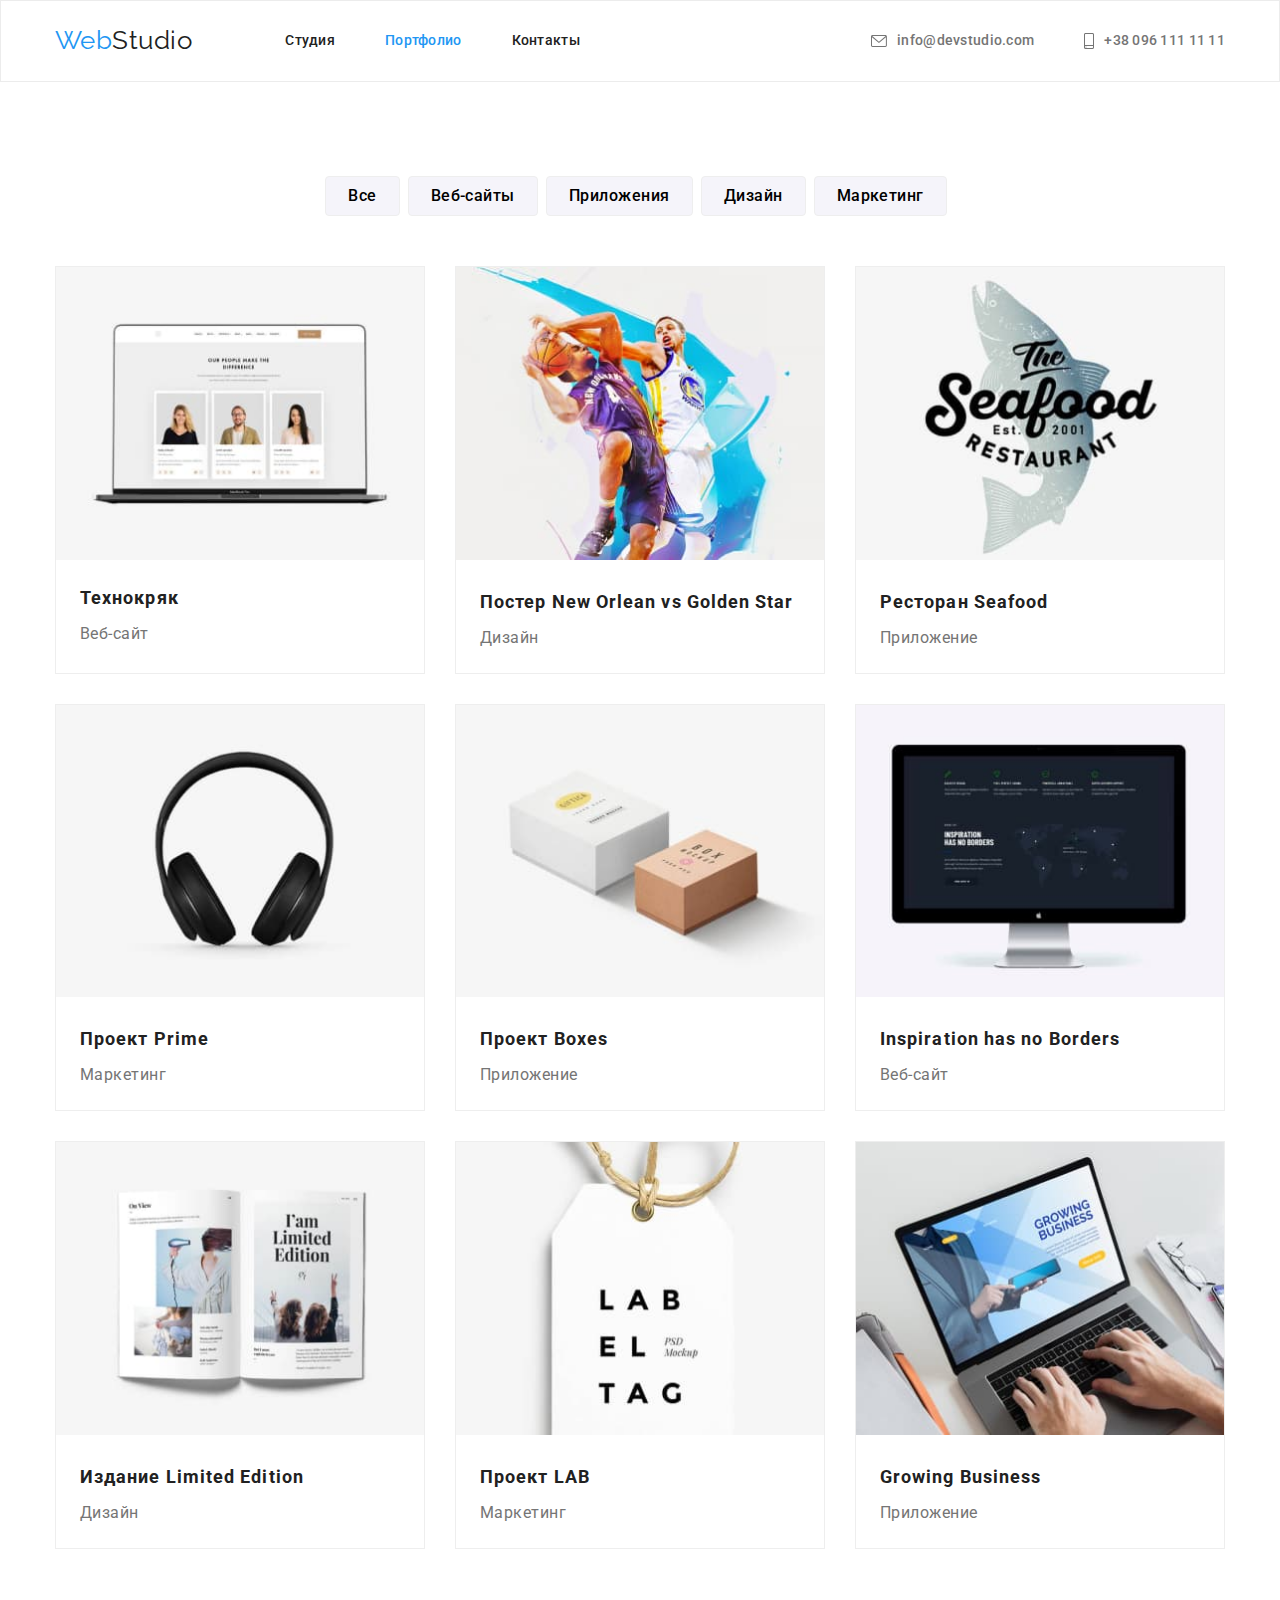
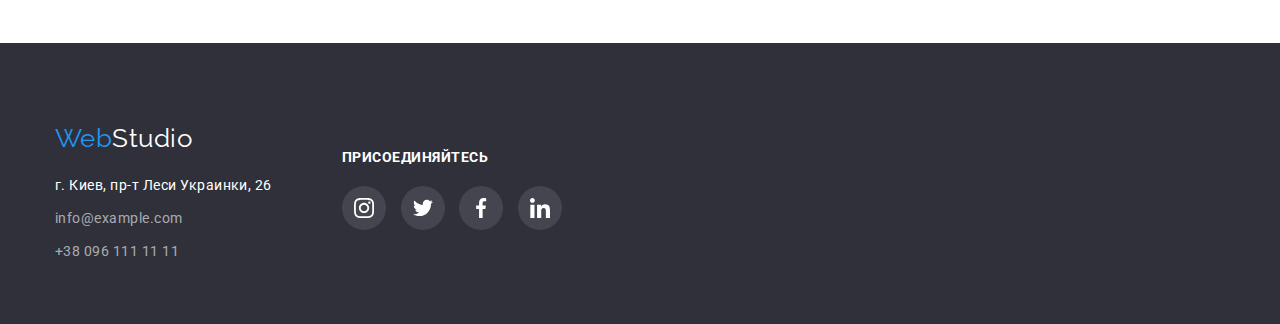
==== portfolio.html @ 1aded5bc "new" ====
<!DOCTYPE html>
<html lang="ru">
<head>
    <meta charset="UTF-8">
    <meta name="viewport" content="width=device-width, initial-scale=1.0">
    <title>Portfolio</title>
    <link rel="preconnect" href="https://fonts.gstatic.com">
    <link href="https://fonts.googleapis.com/css2?family=Raleway:wght@700&family=Roboto:wght@400;500;700;900&display=swap"
        rel="stylesheet">
    <link rel="stylesheet" href="https://cdnjs.cloudflare.com/ajax/libs/modern-normalize/1.0.0/modern-normalize.min.css">    
    <link rel="stylesheet" href="./CSS/common.css">
    <link rel="stylesheet" href="./CSS/community.css">
</head>
<body>
 <!--Шапка-->
<header class="background">
    <div class="container">
        <nav class="conta">
            <a lang="en" href="./index.html" class="logo">
                <span class="color">Web</span>Studio</a>
            <ul class="site-naw">
                <li class="iten"> <a href="./index.html" class="link">Студия</a></li>
                <li class="iten"> <a href="./portfolio.html" class="link current">Портфолио</a></li>
                <li class="iten"> <a href="" class="link">Контакты</a></li>
            </ul>
        </nav>
        <ul class="contacts">
            <li class="iten">
                <a lang="en" href="mailto:info@devstudio.com" class="contacts-color"><svg class="riko" width=16px
                        height=12px>
                        <use href="./images/sprite.svg#icon-envelope"></use>
                    </svg>info@devstudio.com</a>

            </li>
            <li class="iten">
                <a href="tel:+380961111111" class="contacts-color"><svg class="riko" width=10px height=32px>
                        <use href="./images/sprite.svg#icon-smartphone"></use>
                    </svg>+38 096 111 11 11</a>
            </li>
        </ul>
    </div>
</header>
<main>
<section class="grid"> 
    <div class="containet">
    <h1 class="visually-hidden">Герой потом его скроем</h1>
    <ul class="navigation" >
        <li>
            <button type="button" class="mani">Все</button>
        </li>
        <li>
            <button type="button" class="mani">Веб-сайты</button>
        </li>
        <li>
            <button type="button" class="mani">Приложения</button>
        </li>
        <li>
            <button type="button" class="mani">Дизайн</button>
        </li>
        <li>
            <button type="button" class="mani  not">Маркетинг</button>
        </li>       
    </ul>
    <h2 class="visually-hidden">потом его скроем</h2>
    <ul class="cart-set" >
        <li class="fon">
                <a href="">
                <div class="bea">
                    <img class="jpg" src="./images/img.jpg" alt="компьютер с изображением" width="370">
                    <p class="apasition">Технокряк это современная площадка распространения коронавируса. Компании используют эту платформу для цифрового
                    шпионажа и атак на защищённые сервера конкурентов.</p>
                </div>
                <div class="fontos" >
                <h3 class="techno">Технокряк</h3>
                <p class="site">Веб-сайт</p>
                </div>
            </a>
        </li>
        <li class="fon">
            <a href="">
                <img class="jpg" src="./images/fto-2.jpg" alt="2 человека играют баскетбол" width="370">
                <div class="fontos">
                <h3 class="techno">Постер New Orlean vs Golden Star</h3>
                <p class="site">Дизайн</p>
                </div>
            </a>
        </li>
        <li class="fon">
            <a href="">
                <img class="jpg" src="./images/fto-3.jpg" alt="логотип" width="370">
                <div class="fontos">
                <h3 class="techno">Ресторан Seafood</h3>
                <p class="site">Приложение</p>
                </div>
            </a>
        </li>
        <li class="fon">
            <a href="">
                <img class="jpg" src="./images/fto-4.jpg" alt="наушники" width="370">
                <div class="fontos">
                <h3 class="techno">Проект Prime</h3>
                <p class="site">Маркетинг</p>
                </div>
            </a>
        </li>
        <li class="fon">
            <a href="">
                <img class="jpg" src="./images/fto-5.jpg" alt="две коробки" width="370">
                <div class="fontos">
                <h3 class="techno">Проект Boxes</h3>
                <p class="site">Приложение</p>
                </div>
            </a>
        </li>
        <li class="fon">
            <a href="">
                <img class="jpg" src="./images/fto-6.jpg" alt="екран монитора" width="370">
                <div class="fontos">
                <h3 lang="en" class="techno">Inspiration has no Borders</h3>
                <p class="site">Веб-сайт</p>
                </div>
            </a>
        </li>
        <li class="fon">
            <a href="">
                <img class="jpg" src="./images/fto-7.jpg" alt="журнал" width="370">
                <div class="fontos">
                <h3 class="techno">Издание Limited Edition</h3>
                <p class="site">Дизайн</p>
                </div>
            </a>
        </li>
        <li class="fon">
            <a href="">
                <img class="jpg" src="./images/fto-8.jpg" alt="этикетка" width="370">
                <div class="fontos">
                <h3 class="techno">Проект LAB</h3>
                <p class="site">Маркетинг</p>
                </div>
            </a>
        </li>
        <li class="fon">
            <a href="">
                <img class="jpg" src="./images/fto-9.jpg" alt="человек печатает на компьютере" width="370">
                <div class="fontos">
                <h3 lang="en" class="techno">Growing Business</h3>
                <p class="site">Приложение</p>
                </div>
            </a>
        </li>
    </ul>
    </div>
</section>    
</main>
    <!--Подвал-->
    <footer class="bottom">
        <div class="containet">
            <ul class="lopo">
                <li class="elena">
                    <div class="bot-logo">
                        <a href="./index.html" class="white logo">
                            <span class="new">Web</span>Studio</a>
                    </div>
                    <address class="white-adderess">
                        г. Киев, пр-т Леси Украинки, 26
                    </address>
                    <ul class="info">
                        <li class="finish">
                            <a href="mailto:info@example.com" class="contacts-color address">info@example.com</a>
                        </li>
                        <li>
                            <a href="tel:+380961111111" class="contacts-color address">+38 096 111 11 11</a>
                        </li>
                    </ul>
                <li class="sow">
                    <div class="foma">
                        <p class="vova">ПРИСОЕДИНЯЙТЕСЬ</p>
                        <ul class="huhu">
                            <li class="happe">
                                <a class="masha" href="">
                                    <svg class="icon " width=20px height=20px>
                                        <use href="./images/sprite.svg#icon-instagram-2"></use>
                                    </svg>
                                </a>
                            </li>
                            <li class="happe">
                                <a class="masha" href="">
                                    <svg class="icon" width=20px height=20px>
                                        <use href="./images/sprite.svg#icon-twitter-1"></use>
                                    </svg>
                                </a>
                            </li>
                            <li class="happe">
                                <a class="masha" href="">
                                    <svg class="icon" width=20px height=20px>
                                        <use href="./images/sprite.svg#icon-facebook-1"></use>
                                    </svg>
                                </a>
                            </li>
                            <li class="happe">
                                <a class="masha" href="">
                                    <svg class="icon" width=20px height=20px>
                                        <use href="./images/sprite.svg#icon-linkedin-1"></use>
                                    </svg>
                                </a>
                            </li>
                        </ul>
                    </div>
                </li>
            </ul>
        </div>
    </footer>
</body>
</html>
---- CSS/common.css ----
:root {
  --primary-text-color: #212121;
  --title-text-color: #757575;
  --accent-color: #2196f3;
}
body {
  color: var(--primary-text-color);
  background-color: #ffffff;
  margin: 0;
  font-family: Roboto, sans-serif;
  letter-spacing: 0.03em;
  text-decoration: none;
}
/* header */
html {
  box-sizing: border-box;
}
*,
*::before,
*::after {
  box-sizing: inherit;
}
.text {
  margin: 0 auto;
}
.logo {
  display: block;
  padding-top: 24px;
  padding-bottom: 25px;
  padding-right: 93px;

  color: var(--primary-text-color);
  text-decoration: none;
  font-family: Raleway, cursive;
  font-size: 26px;
  line-height: 1.2;
}
.logo:hover,
.logo:focus {
  color: var(--accent-color);
}
.riko {
  fill: var(--title-text-color);
  margin-right: 10px;
}
/* .riko:hover,
.riko:focus svg {
  fill: var(--accent-color);
} */
.color {
  color: var(--accent-color);
}
.site-naw .iten:not(:last-child) {
  padding-right: 50px;
}
.site-naw {
  display: flex;
  font-weight: 500;
  margin: 0px;
  font-size: 14px;
  line-height: 1.14;
  letter-spacing: 0.02em;
}
.sow {
  display: block;
  padding-top: 21px;
}
.elena {
  margin-right: 70px;
}
.lopo {
  display: flex;

  /* align-items: center; */
  /* justify-content: center; */
}
.contacts {
  display: flex;
  font-weight: 500;
  margin: 0px;
  font-size: 14px;
  line-height: 1.14;
  letter-spacing: 0.02em;
}
.iten {
  display: flex;
  text-align: center;
  justify-content: center;
}
.wera {
  margin-right: 10px;
  text-align: center;
}
ul li {
  list-style: none;
}
.link {
  display: block;
  padding-top: 32px;
  padding-bottom: 32px;

  color: var(--primary-text-color);
  text-decoration: none;
}
.link:hover,
.link:focus {
  color: var(--accent-color);
}
.conta {
  display: flex;
  align-items: center;
  padding: 0;
}
.background {
  border: 1px solid #ececec;
  margin: 0 auto;
}
/* header container */
.container {
  justify-content: space-between;
  align-items: center;
  display: flex;
  width: 1200px;
  padding-left: 15px;
  padding-right: 15px;
  margin: 0 auto;
  background-color: #ffffff;
}
.link.current {
  color: var(--accent-color);
}
.contacts-color {
  display: flex;
  align-items: center;
  color: var(--title-text-color);
  text-decoration: none;
}
.wera:hover,
.wera:focus svg {
  fill: var(--accent-color);
}
.riko.contacts-color:hover,
.riko.contacts-color:focus svg {
  color: var(--accent-color);
}
.contacts-color:hover,
.contacts-color:focus {
  color: var(--accent-color);
}
.iten:hover svg {
  fill: var(--accent-color);
}
.contacts .iten:not(:last-child) {
  margin-right: 50px;
}
/*main*/
.containet {
  width: 1200px;
  padding-left: 15px;
  padding-right: 15px;
  margin: 0 auto;
}
.visually-hidden {
  position: absolute;
  width: 1px;
  height: 1px;
  margin: -1px;
  padding: 0;
  overflow: hidden;
  border: 0;
  clip: rect(0 0 0 0);
}
h1 {
  color: #ffffff;
}
/*подвал*/
.bottom {
  background-color: #2f303a;
  padding-top: 60px;
  padding-bottom: 60px;
  margin: 0 auto;
}
.finish {
  padding-bottom: 9px;
}
.vova {
  color: #ffffff;
  font-family: inherit;
  font-weight: 700;
  font-size: 14px;
  line-height: 1.14;
  padding-top: 12px;
  padding-bottom: 20px;
}
.huhu {
  display: flex;
  align-items: center;
  justify-content: space-between;
  width: 220px;
}
.foma {
  display: block;
}
ul {
  margin: 0px;
  padding: 0px;
}
.bot-logo {
  font-size: 26px;
  line-height: 1.2;
}
.white {
  color: #ffffff;
}
.klass {
  display: flex;
  align-items: center;
  justify-content: left;
}
.bottom .logo {
  display: block;
  padding-top: 20px;
  padding-bottom: 20px;
  padding-right: 0px;
}
.white-adderess {
  color: #ffffff;
  font-size: 14px;
  line-height: 1.71;
  padding-bottom: 9px;
}
address {
  font-style: normal;
}
.masha:hover,
.masha:focus {
  border: 1px solid var(--accent-color);
  background-color: var(--accent-color);
}
.masha:hover svg {
  fill: #ffffff;
}
.masha svg {
  fill: #ffffff;
}
.masha:focus svg {
  fill: #ffffff;
}
.masha:focus {
  border: 1px solid var(--accent-color);
}
.happe {
  width: 44px;
  height: 44px;
}

/* .contacts::before {
  content: "";
  color: aqua;
} */
.masha {
  display: flex;
  align-items: center;
  justify-content: center;
  width: 100%;
  height: 100%;
  border-radius: 50%;
  background-color: rgba(255, 255, 255, 0.1);
}
.lalala {
  fill: #ffffff;
  background-size: contain;
}
.new {
  color: var(--accent-color);
}
.address {
  color: rgba(255, 255, 255, 0.6);
}
.info {
  font-size: 14px;
  line-height: 1.71;
}
.icon:hover,
.icon:focus {
  fill: #ffffff;
}
---- CSS/community.css ----
/*список кнопок*/
.mani {
  padding: 6px 22px;
  margin-right: 8px;
  background-color: #f5f4fa;
  border-radius: 4px;
  border: 1px solid #eeeeee;
  flex-basis: calc(100% / 3);
}
.mani:hover,
.mani:focus {
  background-color: var(--accent-color);
  color: #ffffff;
  box-shadow: 0px 3px 1px rgba(0, 0, 0, 0.1), 0px 1px 2px rgba(0, 0, 0, 0.08),
    0px 2px 2px rgba(0, 0, 0, 0.12);
  border: #2196f3;
}
button {
  font-family: inherit;
}
h3,
p {
  margin-bottom: 0px;
}
.flex {
  margin-bottom: 85px;
}
.jpg {
  width: 100%;
}
.navigation .mani {
  font-weight: 500;
  font-size: 16px;
  line-height: 1.62;
  letter-spacing: 0.03em;
}
.grid {
  padding-top: 94px;
  padding-bottom: 94px;
  margin: 0 auto;
}
.cart-set {
  width: auto;
  flex-basis: calc(100% / 3 - 30px);
  display: flex;
  flex-wrap: wrap;
  width: 1200px;
  margin-top: -30px;
  margin-left: -30px;
}
.navigation {
  display: flex;
  justify-content: center;
  margin-bottom: 50px;
}
/*основное меню страницы*/
li a {
  text-decoration: none;
  display: block;
}
.fon {
  width: 370px;
  background-color: #ffffff;
  margin-top: 30px;
  margin-left: 30px;
  border: 1px solid #eeeeee;
}
.fon:nth-child(2n + 1) {
  margin-right: 0px;
}
.fontos {
  padding-top: 20px;
  padding-left: 24px;
  padding-right: 24px;
  padding-bottom: 20px;
}
.bea {
  /* width: 370px; */
  display: flex;
  text-align: center;
  justify-content: end;
  position: relative;
}
.fon:hover .bea:hover.bea::before {
  opacity: 1;
}
.bea::before {
  display: inline-block;
  content: "";
  width: 100%;
  height: 100%;
  position: absolute;
  background: rgba(33, 150, 243, 0.9);
  opacity: 0;
  transition: 250ms opacity linear;
}

.apasition {
  position: absolute;
  opacity: 0;
  display: flex;
  text-align: center;
  font-family: inherit;
  font-family: Roboto;
  font-size: 18px;
  line-height: 1.56;
  color: #ffffff;
  background: rgba(33, 150, 243, 0.9);
}
/* } */
.techno {
  display: flex;
  font-weight: 700;
  font-size: 18px;
  padding-bottom: 4px;
  margin: 0px;
  line-height: 2;
  letter-spacing: 0.06em;
  color: var(--primary-text-color);
}
.site {
  margin: 0px;
  font-size: 16px;
  line-height: 1.8;
  color: var(--title-text-color);
}
.fon:hover,
.fon:focus {
  box-shadow: 0px 1px 1px rgba(0, 0, 0, 0.12), 0px 4px 4px rgba(0, 0, 0, 0.06),
    1px 4px 6px rgba(0, 0, 0, 0.16);
}
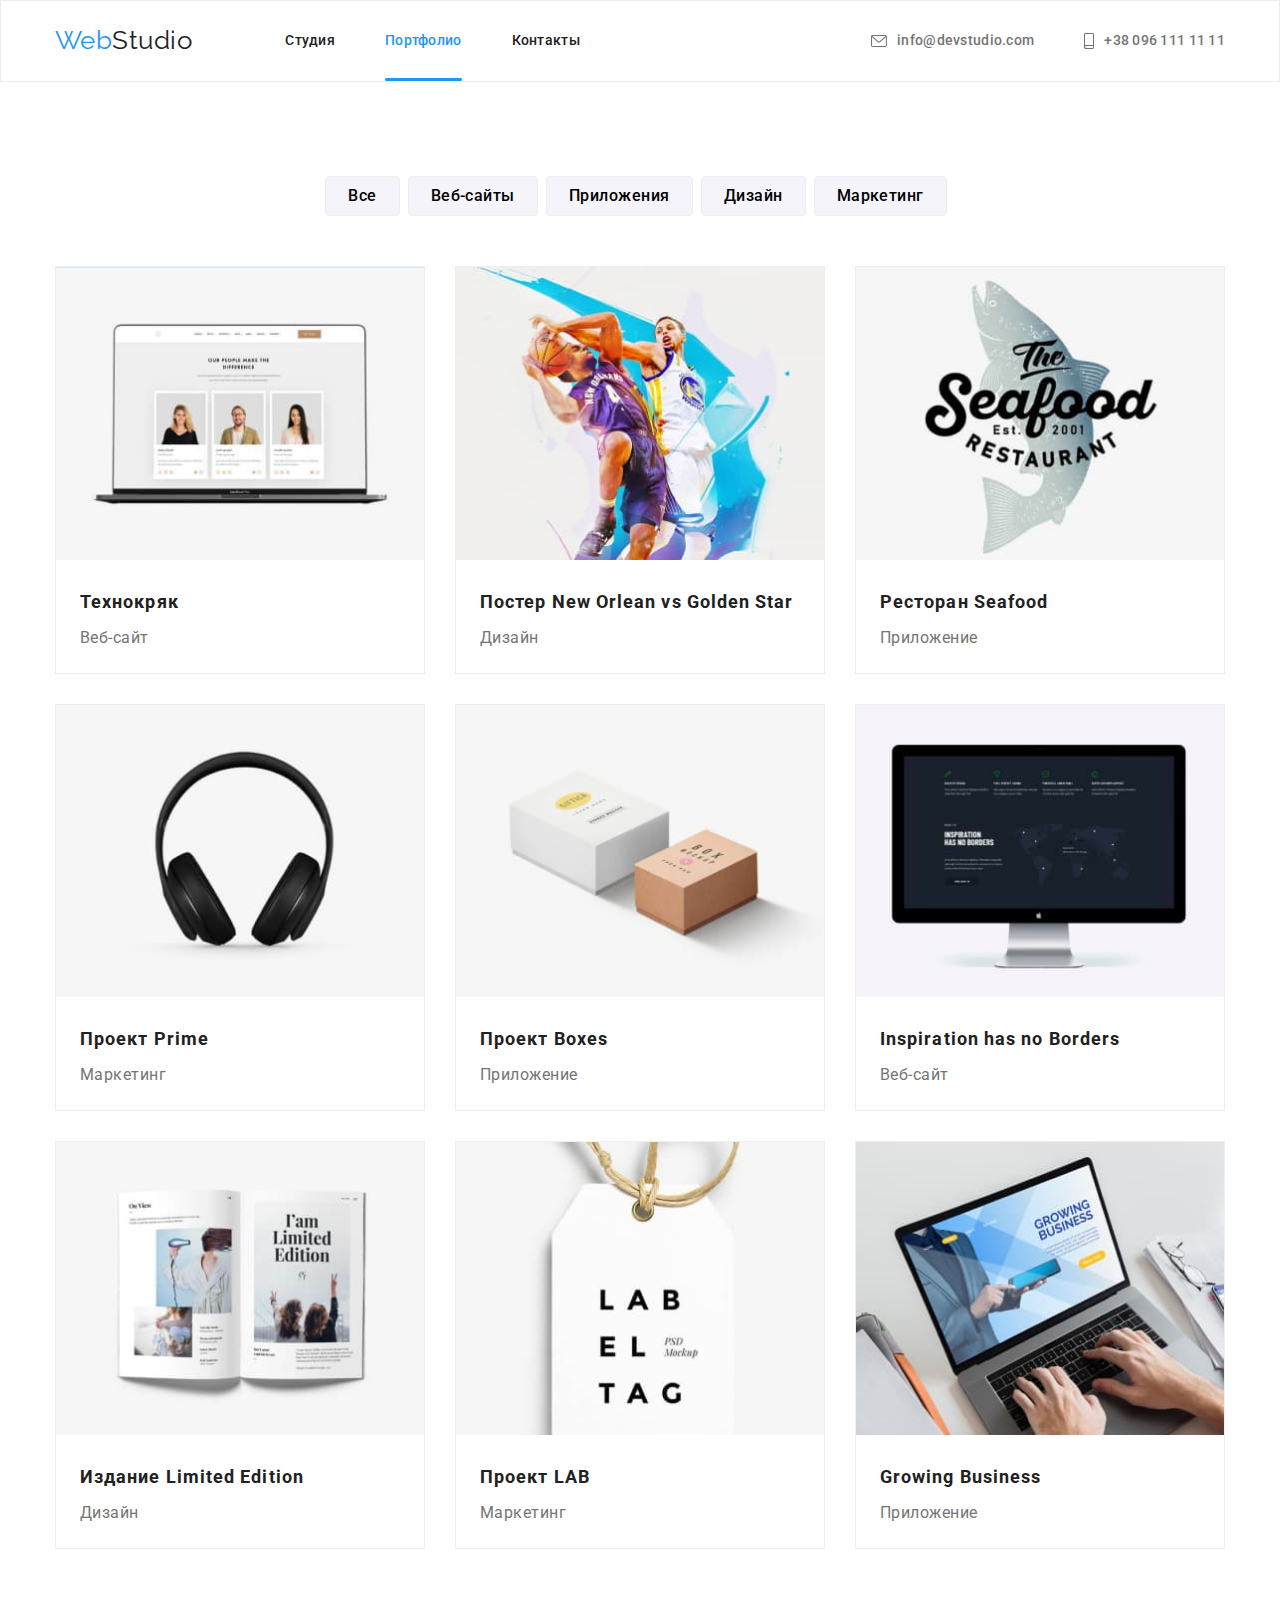
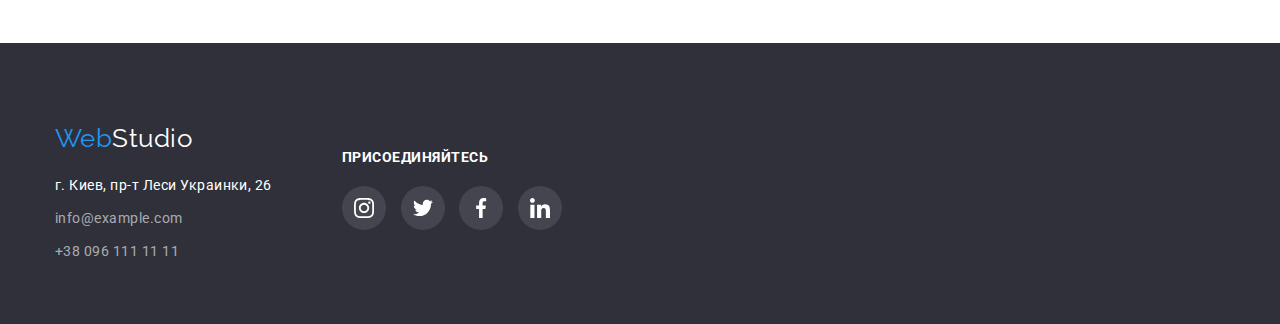
==== commit 922f32d8: "уысвскмав" ====
--- a/portfolio.html
+++ b/portfolio.html
@@ -65,10 +65,12 @@
     <ul class="cart-set" >
         <li class="fon">
                 <a href="">
-                <div class="bea">
+                <div class="product-thumb">
                     <img class="jpg" src="./images/img.jpg" alt="компьютер с изображением" width="370">
-                    <p class="apasition">Технокряк это современная площадка распространения коронавируса. Компании используют эту платформу для цифрового
-                    шпионажа и атак на защищённые сервера конкурентов.</p>
+                    <div class="product-overlay">
+                        <p class="apasition">Технокряк это современная площадка распространения коронавируса. Компании используют эту платформу для цифрового
+                         шпионажа и атак на защищённые сервера конкурентов.</p>
+                    </div>
                 </div>
                 <div class="fontos" >
                 <h3 class="techno">Технокряк</h3>
--- a/CSS/common.css
+++ b/CSS/common.css
@@ -28,12 +28,13 @@
   padding-top: 24px;
   padding-bottom: 25px;
   padding-right: 93px;
-
   color: var(--primary-text-color);
   text-decoration: none;
   font-family: Raleway, cursive;
   font-size: 26px;
   line-height: 1.2;
+  transition-duration: 250ms;
+  transition-timing-function: cubic-bezier(0.4, 0, 0.2, 1);
 }
 .logo:hover,
 .logo:focus {
@@ -94,13 +95,32 @@
 ul li {
   list-style: none;
 }
+.current::after {
+  content: "";
+  display: flex;
+  width: 100%;
+  height: 3px;
+  background-color: var(--accent-color);
+  position: absolute;
+  left: 0;
+  bottom: 0;
+  border-radius: 2px;
+  opacity: 1;
+  transition: opacite 250ms cubic-bezier(0.4, 0, 0.2, 1);
+}
+/* .current:hover::after {
+  opacity: 1;
+} */
+
 .link {
+  position: relative;
   display: block;
   padding-top: 32px;
   padding-bottom: 32px;
-
   color: var(--primary-text-color);
   text-decoration: none;
+  transition-duration: 250ms;
+  transition-timing-function: cubic-bezier(0.4, 0, 0.2, 1);
 }
 .link:hover,
 .link:focus {
@@ -134,6 +154,8 @@
   align-items: center;
   color: var(--title-text-color);
   text-decoration: none;
+  transition-duration: 250ms;
+  transition-timing-function: cubic-bezier(0.4, 0, 0.2, 1);
 }
 .wera:hover,
 .wera:focus svg {
@@ -266,6 +288,8 @@
   height: 100%;
   border-radius: 50%;
   background-color: rgba(255, 255, 255, 0.1);
+  transition-duration: 250ms;
+  transition-timing-function: cubic-bezier(0.4, 0, 0.2, 1);
 }
 .lalala {
   fill: #ffffff;
--- a/CSS/community.css
+++ b/CSS/community.css
@@ -6,6 +6,8 @@
   border-radius: 4px;
   border: 1px solid #eeeeee;
   flex-basis: calc(100% / 3);
+  transition-duration: 250ms;
+  transition-timing-function: cubic-bezier(0.4, 0, 0.2, 1);
 }
 .mani:hover,
 .mani:focus {
@@ -92,12 +94,30 @@
   position: absolute;
   background: rgba(33, 150, 243, 0.9);
   opacity: 0;
+  transform: translateX(-100%);
   transition: 250ms opacity linear;
 }
-
-.apasition {
+.bea:hover .bea::before {
+  transform: translateX(0);
+}
+.product-thumb {
+  position: relative;
+  overflow: hidden;
+}
+.product-overlay {
   position: absolute;
-  opacity: 0;
+  top: 0;
+  left: 0;
+  width: 100%;
+  height: 100%;
+  background-color: rgba(33, 150, 243, 0.9);
+  transform: translateY(-100%);
+}
+/* .apasition {
+  position: absolute;
+  opacity: ;
+  width: 100%;
+  height: 100%;
   display: flex;
   text-align: center;
   font-family: inherit;
@@ -106,8 +126,8 @@
   line-height: 1.56;
   color: #ffffff;
   background: rgba(33, 150, 243, 0.9);
-}
-/* } */
+} */
+
 .techno {
   display: flex;
   font-weight: 700;
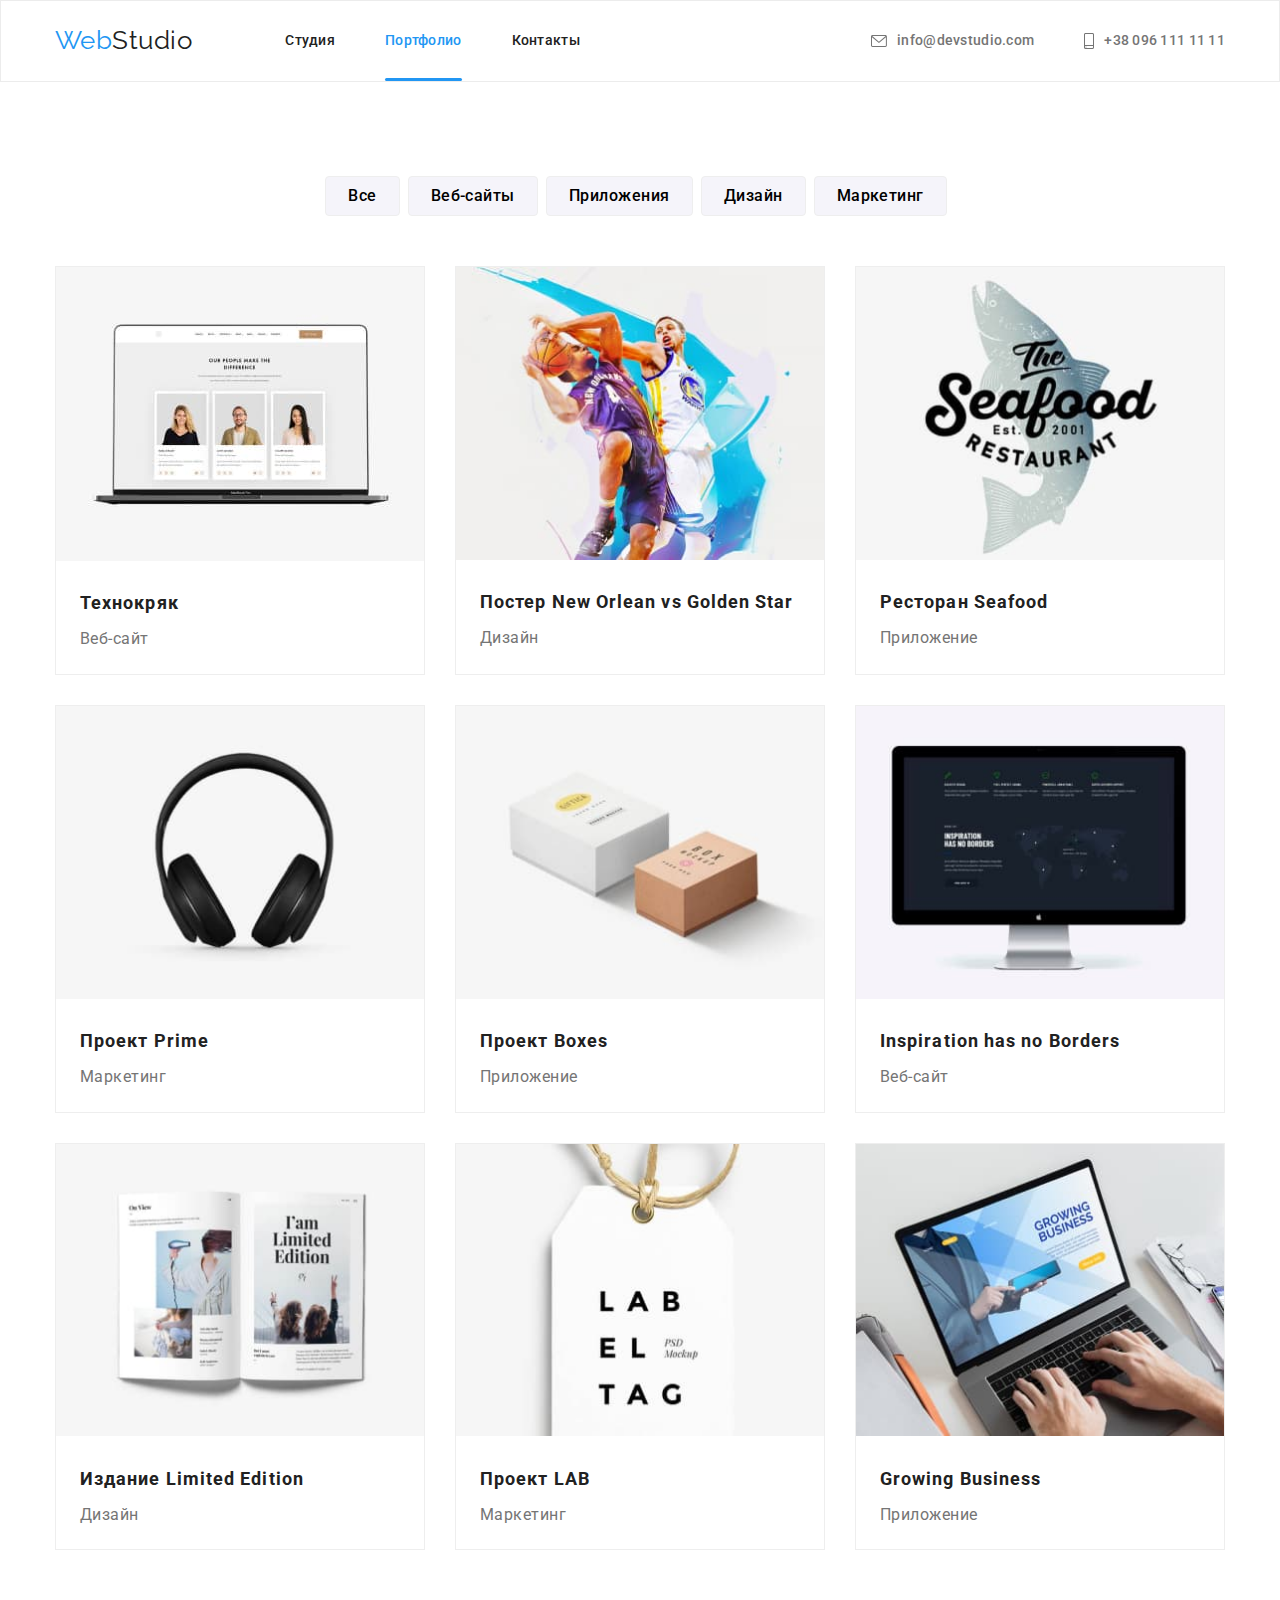
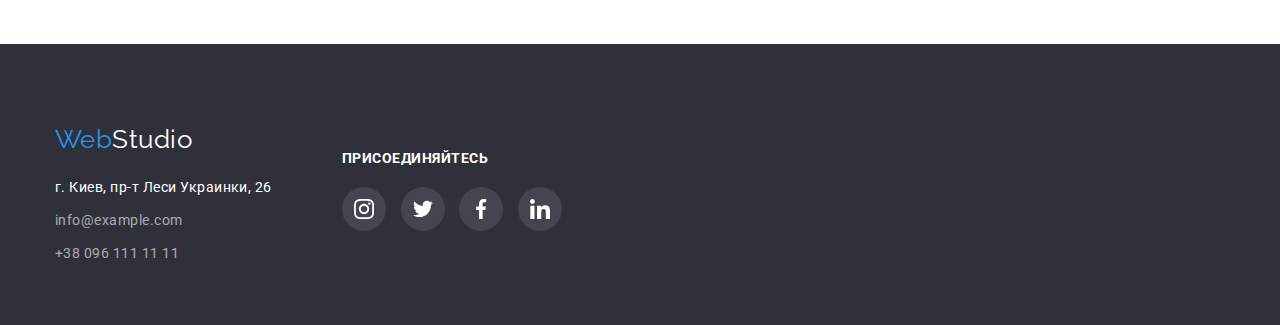
==== commit 1580220d: "hover" ====
--- a/portfolio.html
+++ b/portfolio.html
@@ -64,10 +64,10 @@
     <h2 class="visually-hidden">потом его скроем</h2>
     <ul class="cart-set" >
         <li class="fon">
-                <a href="">
+                <a href="" class="sulka" >
                 <div class="product-thumb">
+                    <div class="product-overlay">
                     <img class="jpg" src="./images/img.jpg" alt="компьютер с изображением" width="370">
-                    <div class="product-overlay">
                         <p class="apasition">Технокряк это современная площадка распространения коронавируса. Компании используют эту платформу для цифрового
                          шпионажа и атак на защищённые сервера конкурентов.</p>
                     </div>
--- a/CSS/community.css
+++ b/CSS/community.css
@@ -100,18 +100,43 @@
 .bea:hover .bea::before {
   transform: translateX(0);
 }
+.apasition {
+  padding: 63px 24px;
+  position: absolute;
+  top: 0%;
+  right: 0%;
+  color: rgba(255, 255, 255, 1);
+  font-size: 18px;
+  line-height: 1.6;
+  letter-spacing: 0.03em;
+  opacity: 0;
+}
+.sulka:hover .apasition,
+.sulka:focus .apasition {
+  opacity: 1;
+}
+.product-overlay::before {
+  position: absolute;
+  display: inline-block;
+  content: "";
+  background-color: rgba(33, 150, 243, 0.9);
+  width: 100%;
+  height: 100%;
+  opacity: 0;
+}
+
+.sulka:hover ::before,
+.sulka:focus ::before {
+  opacity: 1;
+  transition: 250ms cubic-bezier(0.4, 0, 0.2, 1);
+}
 .product-thumb {
   position: relative;
   overflow: hidden;
 }
 .product-overlay {
-  position: absolute;
-  top: 0;
-  left: 0;
-  width: 100%;
-  height: 100%;
-  background-color: rgba(33, 150, 243, 0.9);
-  transform: translateY(-100%);
+  width: 370px;
+  position: relative;
 }
 /* .apasition {
   position: absolute;
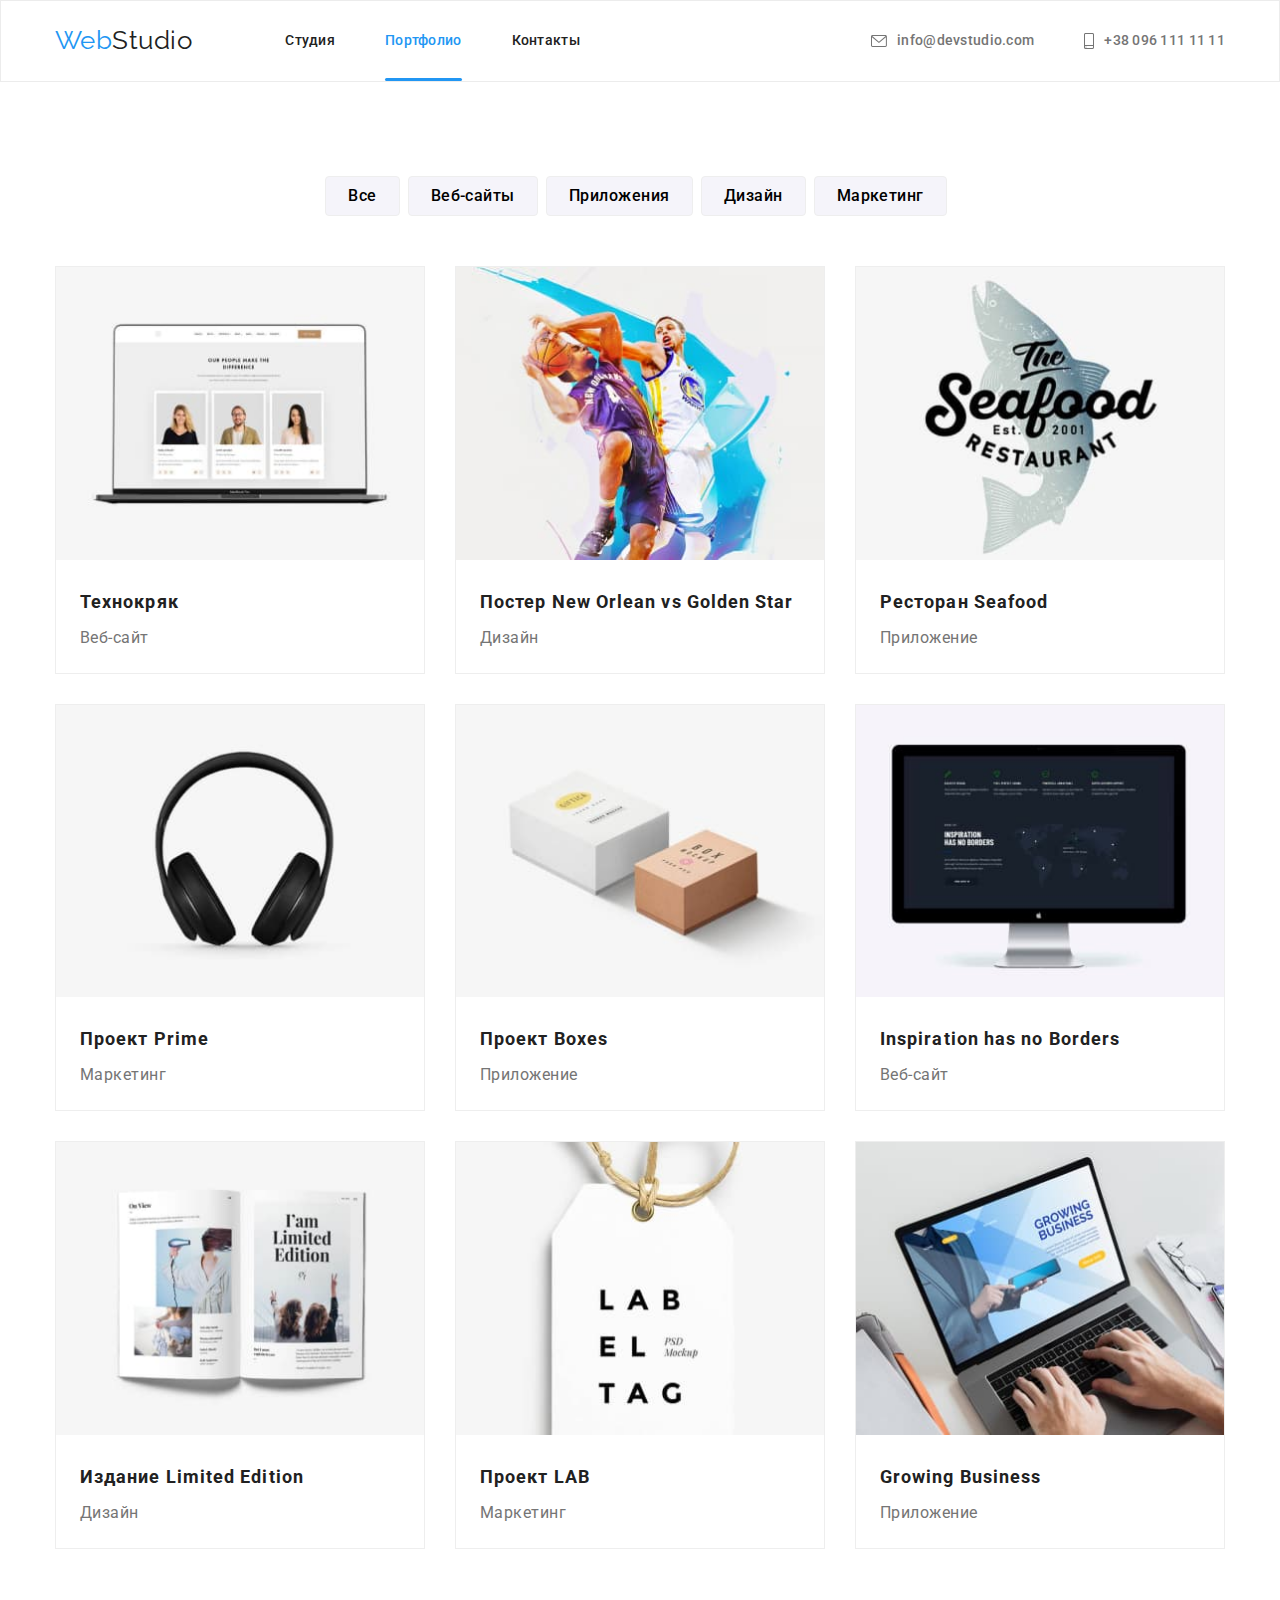
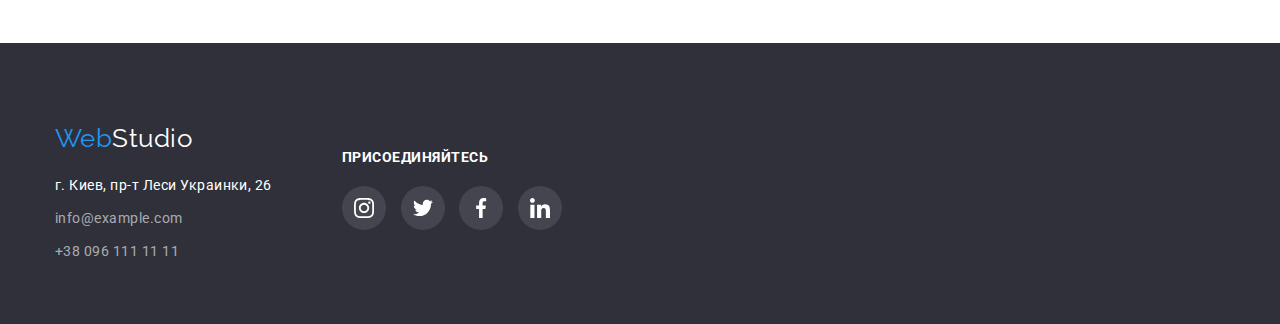
==== commit 696d3af0: "екмуас" ====
--- a/portfolio.html
+++ b/portfolio.html
@@ -66,7 +66,7 @@
         <li class="fon">
                 <a href="" class="sulka" >
                 <div class="product-thumb">
-                    <div class="product-overlay">
+                    <div >
                     <img class="jpg" src="./images/img.jpg" alt="компьютер с изображением" width="370">
                         <p class="apasition">Технокряк это современная площадка распространения коронавируса. Компании используют эту платформу для цифрового
                          шпионажа и атак на защищённые сервера конкурентов.</p>
--- a/CSS/community.css
+++ b/CSS/community.css
@@ -101,6 +101,7 @@
   transform: translateX(0);
 }
 .apasition {
+  margin: 0;
   padding: 63px 24px;
   position: absolute;
   top: 0%;
@@ -110,48 +111,23 @@
   line-height: 1.6;
   letter-spacing: 0.03em;
   opacity: 0;
+  background: rgba(33, 150, 243, 0.9);
 }
 .sulka:hover .apasition,
 .sulka:focus .apasition {
   opacity: 1;
 }
-.product-overlay::before {
-  position: absolute;
-  display: inline-block;
-  content: "";
-  background-color: rgba(33, 150, 243, 0.9);
-  width: 100%;
-  height: 100%;
-  opacity: 0;
-}
-
 .sulka:hover ::before,
 .sulka:focus ::before {
+  background-color: rgba(33, 150, 243, 0.9);
   opacity: 1;
+  transform: translateX(-100%);
   transition: 250ms cubic-bezier(0.4, 0, 0.2, 1);
 }
 .product-thumb {
   position: relative;
   overflow: hidden;
 }
-.product-overlay {
-  width: 370px;
-  position: relative;
-}
-/* .apasition {
-  position: absolute;
-  opacity: ;
-  width: 100%;
-  height: 100%;
-  display: flex;
-  text-align: center;
-  font-family: inherit;
-  font-family: Roboto;
-  font-size: 18px;
-  line-height: 1.56;
-  color: #ffffff;
-  background: rgba(33, 150, 243, 0.9);
-} */
 
 .techno {
   display: flex;
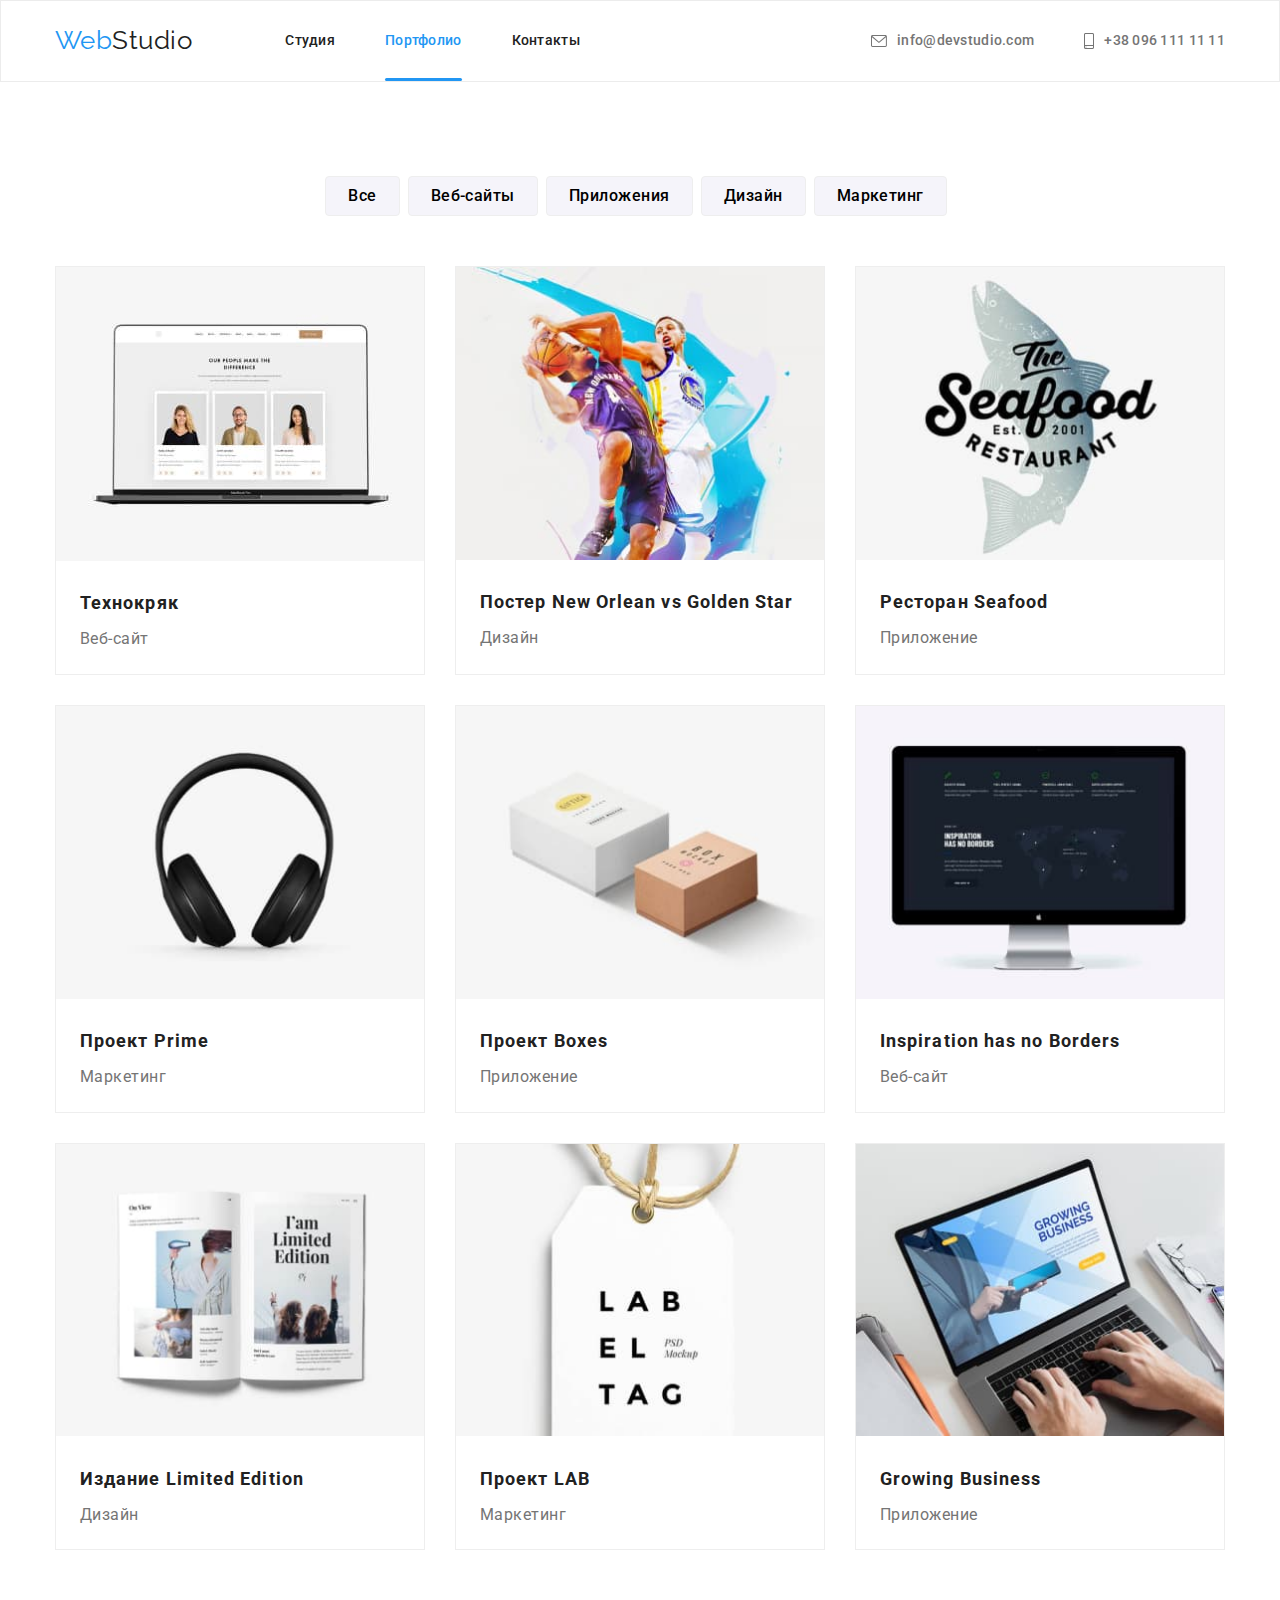
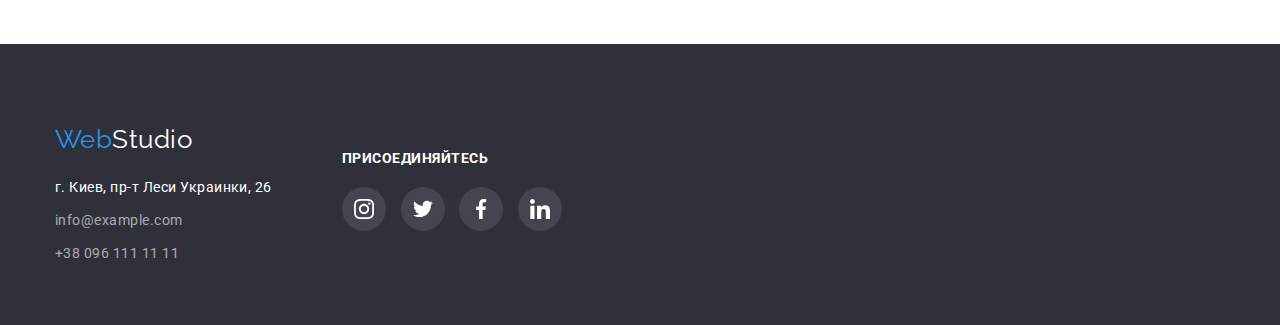
==== commit 71b9e8c0: "efvrtgdv" ====
--- a/portfolio.html
+++ b/portfolio.html
@@ -66,20 +66,20 @@
         <li class="fon">
                 <a href="" class="sulka" >
                 <div class="product-thumb">
-                    <div >
+                <div class="corect-photo" >
                     <img class="jpg" src="./images/img.jpg" alt="компьютер с изображением" width="370">
                         <p class="apasition">Технокряк это современная площадка распространения коронавируса. Компании используют эту платформу для цифрового
                          шпионажа и атак на защищённые сервера конкурентов.</p>
-                    </div>
                 </div>
                 <div class="fontos" >
                 <h3 class="techno">Технокряк</h3>
                 <p class="site">Веб-сайт</p>
                 </div>
-            </a>
-        </li>
-        <li class="fon">
-            <a href="">
+                </div>
+            </a>
+        </li>
+        <li class="fon">
+            <a href=""class="sulka">
                 <img class="jpg" src="./images/fto-2.jpg" alt="2 человека играют баскетбол" width="370">
                 <div class="fontos">
                 <h3 class="techno">Постер New Orlean vs Golden Star</h3>
@@ -88,7 +88,7 @@
             </a>
         </li>
         <li class="fon">
-            <a href="">
+            <a href=""class="sulka">
                 <img class="jpg" src="./images/fto-3.jpg" alt="логотип" width="370">
                 <div class="fontos">
                 <h3 class="techno">Ресторан Seafood</h3>
@@ -97,7 +97,7 @@
             </a>
         </li>
         <li class="fon">
-            <a href="">
+            <a href=""class="sulka">
                 <img class="jpg" src="./images/fto-4.jpg" alt="наушники" width="370">
                 <div class="fontos">
                 <h3 class="techno">Проект Prime</h3>
@@ -106,7 +106,7 @@
             </a>
         </li>
         <li class="fon">
-            <a href="">
+            <a href=""class="sulka">
                 <img class="jpg" src="./images/fto-5.jpg" alt="две коробки" width="370">
                 <div class="fontos">
                 <h3 class="techno">Проект Boxes</h3>
@@ -115,7 +115,7 @@
             </a>
         </li>
         <li class="fon">
-            <a href="">
+            <a href=""class="sulka">
                 <img class="jpg" src="./images/fto-6.jpg" alt="екран монитора" width="370">
                 <div class="fontos">
                 <h3 lang="en" class="techno">Inspiration has no Borders</h3>
@@ -124,7 +124,7 @@
             </a>
         </li>
         <li class="fon">
-            <a href="">
+            <a href=""class="sulka">
                 <img class="jpg" src="./images/fto-7.jpg" alt="журнал" width="370">
                 <div class="fontos">
                 <h3 class="techno">Издание Limited Edition</h3>
@@ -133,7 +133,7 @@
             </a>
         </li>
         <li class="fon">
-            <a href="">
+            <a href=""class="sulka">
                 <img class="jpg" src="./images/fto-8.jpg" alt="этикетка" width="370">
                 <div class="fontos">
                 <h3 class="techno">Проект LAB</h3>
@@ -142,7 +142,7 @@
             </a>
         </li>
         <li class="fon">
-            <a href="">
+            <a href=""class="sulka">
                 <img class="jpg" src="./images/fto-9.jpg" alt="человек печатает на компьютере" width="370">
                 <div class="fontos">
                 <h3 lang="en" class="techno">Growing Business</h3>
--- a/CSS/common.css
+++ b/CSS/common.css
@@ -157,10 +157,11 @@
   transition-duration: 250ms;
   transition-timing-function: cubic-bezier(0.4, 0, 0.2, 1);
 }
-.wera:hover,
-.wera:focus svg {
+.contacts-color:hover,
+.contacts-color:focus svg {
   fill: var(--accent-color);
 }
+
 .riko.contacts-color:hover,
 .riko.contacts-color:focus svg {
   color: var(--accent-color);
--- a/CSS/community.css
+++ b/CSS/community.css
@@ -101,32 +101,47 @@
   transform: translateX(0);
 }
 .apasition {
+  position: absolute;
+  width: 100%;
+  height: 100%;
+  padding: 63px 24px;
+  top: 100%;
+  right: 0%;
   margin: 0;
-  padding: 63px 24px;
-  position: absolute;
-  top: 0%;
-  right: 0%;
   color: rgba(255, 255, 255, 1);
   font-size: 18px;
   line-height: 1.6;
   letter-spacing: 0.03em;
-  opacity: 0;
-  background: rgba(33, 150, 243, 0.9);
+  background-color: rgba(33, 150, 243, 0.9);
+  transition: all 250ms cubic-bezier(0.4, 0, 0.2, 1);
 }
+
 .sulka:hover .apasition,
 .sulka:focus .apasition {
+  top: 0;
   opacity: 1;
 }
-.sulka:hover ::before,
+.corect-photo:hover.apasition {
+  opacity: 1;
+}
+.corect-photo {
+  width: 370px;
+  position: relative;
+  overflow: hidden;
+}
+/* .sulka:hover ::before,
 .sulka:focus ::before {
   background-color: rgba(33, 150, 243, 0.9);
   opacity: 1;
   transform: translateX(-100%);
   transition: 250ms cubic-bezier(0.4, 0, 0.2, 1);
-}
+} */
 .product-thumb {
   position: relative;
   overflow: hidden;
+}
+.product-thumb:hover {
+  top: 0;
 }
 
 .techno {
@@ -145,8 +160,8 @@
   line-height: 1.8;
   color: var(--title-text-color);
 }
-.fon:hover,
-.fon:focus {
+.sulka:hover,
+.sulka:focus {
   box-shadow: 0px 1px 1px rgba(0, 0, 0, 0.12), 0px 4px 4px rgba(0, 0, 0, 0.06),
     1px 4px 6px rgba(0, 0, 0, 0.16);
 }
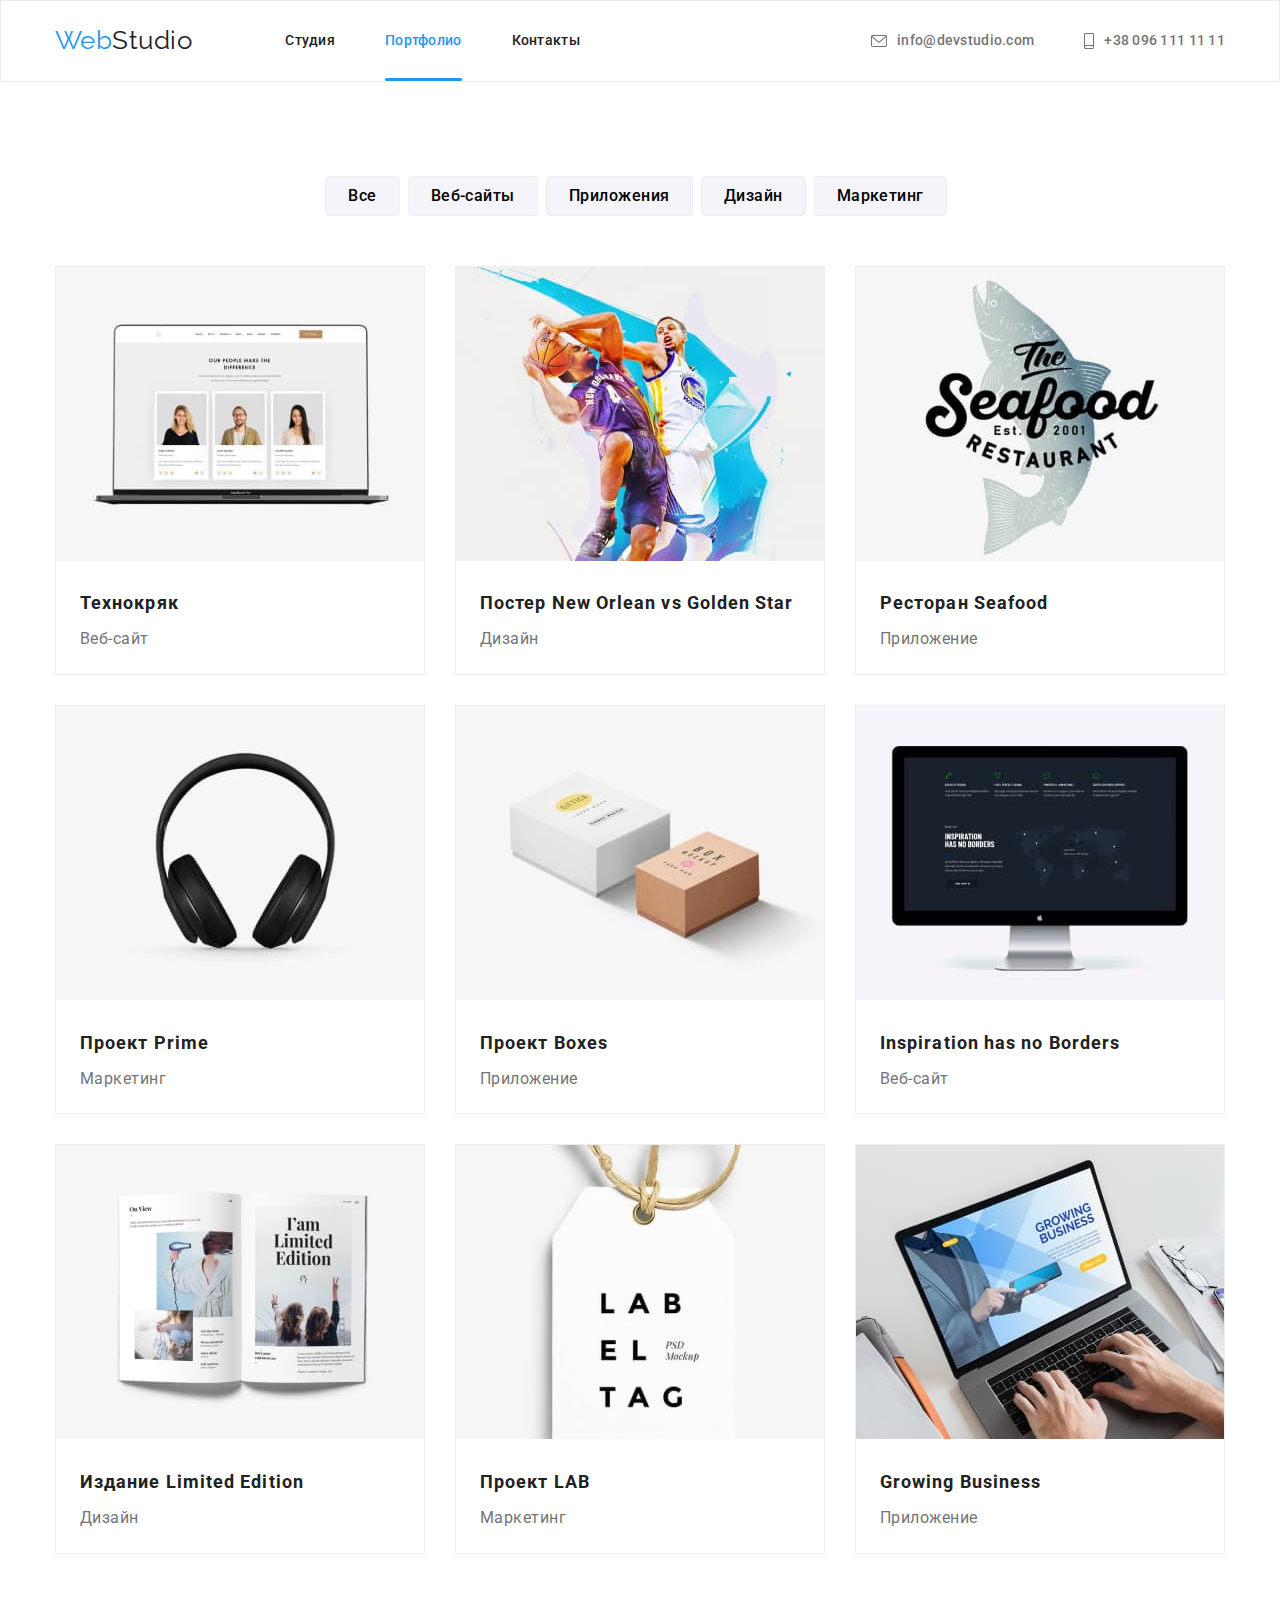
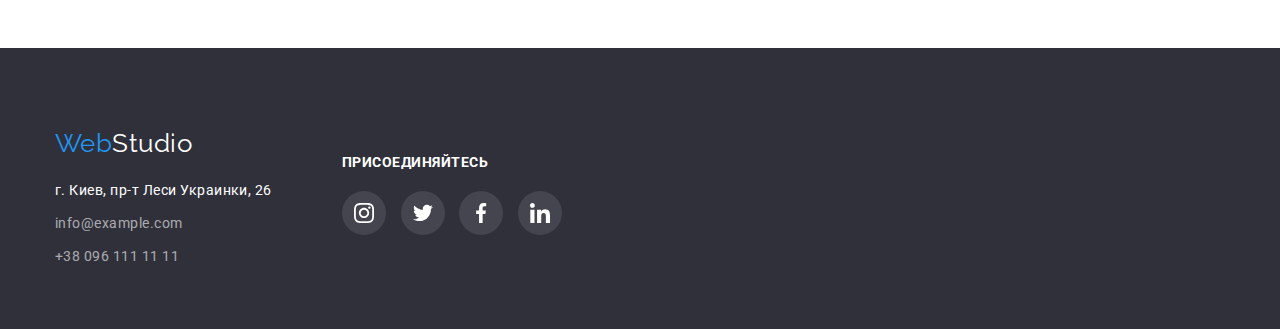
==== commit 854b63d2: "egfwee" ====
--- a/portfolio.html
+++ b/portfolio.html
@@ -80,73 +80,129 @@
         </li>
         <li class="fon">
             <a href=""class="sulka">
+                <div class="product-thumb">
+                    <div class="corect-photo">
                 <img class="jpg" src="./images/fto-2.jpg" alt="2 человека играют баскетбол" width="370">
+                        <p class="apasition">Технокряк это современная площадка распространения коронавируса. Компании используют эту платформу
+                            для цифрового
+                            шпионажа и атак на защищённые сервера конкурентов.</p>
+            </div>
                 <div class="fontos">
                 <h3 class="techno">Постер New Orlean vs Golden Star</h3>
                 <p class="site">Дизайн</p>
                 </div>
-            </a>
-        </li>
-        <li class="fon">
-            <a href=""class="sulka">
+                </div>
+            </a>
+        </li>
+        <li class="fon">
+            <a href=""class="sulka">
+                <div class="product-thumb">
+                    <div class="corect-photo">
                 <img class="jpg" src="./images/fto-3.jpg" alt="логотип" width="370">
+                        <p class="apasition">Технокряк это современная площадка распространения коронавируса. Компании используют эту платформу
+                            для цифрового
+                            шпионажа и атак на защищённые сервера конкурентов.</p>
+            </div>
                 <div class="fontos">
                 <h3 class="techno">Ресторан Seafood</h3>
                 <p class="site">Приложение</p>
                 </div>
-            </a>
-        </li>
-        <li class="fon">
-            <a href=""class="sulka">
+                </div>
+            </a>
+        </li>
+        <li class="fon">
+            <a href=""class="sulka">
+                <div class="product-thumb">
+                    <div class="corect-photo">
                 <img class="jpg" src="./images/fto-4.jpg" alt="наушники" width="370">
+            <p class="apasition">Технокряк это современная площадка распространения коронавируса. Компании используют эту платформу
+                для цифрового
+                шпионажа и атак на защищённые сервера конкурентов.</p>
+            </div>
                 <div class="fontos">
                 <h3 class="techno">Проект Prime</h3>
                 <p class="site">Маркетинг</p>
                 </div>
-            </a>
-        </li>
-        <li class="fon">
-            <a href=""class="sulka">
+                </div>
+            </a>
+        </li>
+        <li class="fon">
+            <a href=""class="sulka">
+                <div class="product-thumb">
+                    <div class="corect-photo">
                 <img class="jpg" src="./images/fto-5.jpg" alt="две коробки" width="370">
+                        <p class="apasition">Технокряк это современная площадка распространения коронавируса. Компании используют эту платформу
+                            для цифрового
+                            шпионажа и атак на защищённые сервера конкурентов.</p>
+            </div>
                 <div class="fontos">
                 <h3 class="techno">Проект Boxes</h3>
                 <p class="site">Приложение</p>
                 </div>
-            </a>
-        </li>
-        <li class="fon">
-            <a href=""class="sulka">
+                </div>
+            </a>
+        </li>
+        <li class="fon">
+            <a href=""class="sulka">
+                <div class="product-thumb">
+                    <div class="corect-photo">
                 <img class="jpg" src="./images/fto-6.jpg" alt="екран монитора" width="370">
+            <p class="apasition">Технокряк это современная площадка распространения коронавируса. Компании используют эту платформу
+                для цифрового
+                шпионажа и атак на защищённые сервера конкурентов.</p>
+            </div>
                 <div class="fontos">
                 <h3 lang="en" class="techno">Inspiration has no Borders</h3>
                 <p class="site">Веб-сайт</p>
                 </div>
-            </a>
-        </li>
-        <li class="fon">
-            <a href=""class="sulka">
+                </div>
+            </a>
+        </li>
+        <li class="fon">
+            <a href=""class="sulka">
+                <div class="product-thumb">
+                    <div class="corect-photo">
                 <img class="jpg" src="./images/fto-7.jpg" alt="журнал" width="370">
+            <p class="apasition">Технокряк это современная площадка распространения коронавируса. Компании используют эту платформу
+                для цифрового
+                шпионажа и атак на защищённые сервера конкурентов.</p>
+            </div>
                 <div class="fontos">
                 <h3 class="techno">Издание Limited Edition</h3>
                 <p class="site">Дизайн</p>
                 </div>
-            </a>
-        </li>
-        <li class="fon">
-            <a href=""class="sulka">
+                </div>
+            </a>
+        </li>
+        <li class="fon">
+            <a href=""class="sulka">
+                <div class="product-thumb">
+                    <div class="corect-photo">
                 <img class="jpg" src="./images/fto-8.jpg" alt="этикетка" width="370">
+            <p class="apasition">Технокряк это современная площадка распространения коронавируса. Компании используют эту платформу
+                для цифрового
+                шпионажа и атак на защищённые сервера конкурентов.</p>
+            </div>
                 <div class="fontos">
                 <h3 class="techno">Проект LAB</h3>
                 <p class="site">Маркетинг</p>
                 </div>
-            </a>
-        </li>
-        <li class="fon">
-            <a href=""class="sulka">
+                </div>
+            </a>
+        </li>
+        <li class="fon">
+            <a href=""class="sulka">
+                <div class="product-thumb">
+                    <div class="corect-photo">
                 <img class="jpg" src="./images/fto-9.jpg" alt="человек печатает на компьютере" width="370">
+            <p class="apasition">Технокряк это современная площадка распространения коронавируса. Компании используют эту платформу
+                для цифрового
+                шпионажа и атак на защищённые сервера конкурентов.</p>
+            </div>
                 <div class="fontos">
                 <h3 lang="en" class="techno">Growing Business</h3>
                 <p class="site">Приложение</p>
+                </div>
                 </div>
             </a>
         </li>
